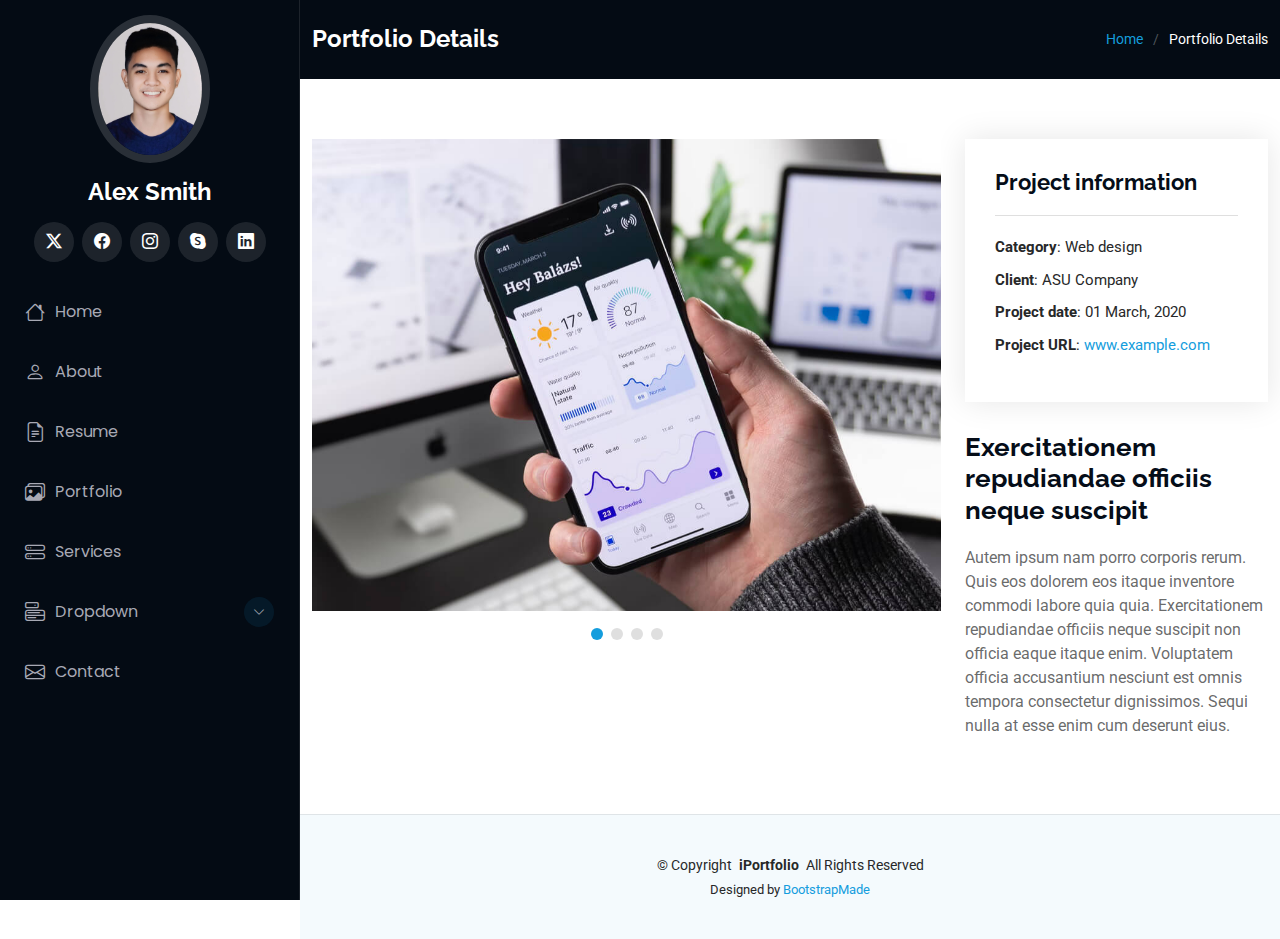
==== portfolio-details.html @ 3f6cc51e "first commit" ====
<!DOCTYPE html>
<html lang="en">

<head>
  <meta charset="utf-8">
  <meta content="width=device-width, initial-scale=1.0" name="viewport">
  <title>Portfolio Details - iPortfolio Bootstrap Template</title>
  <meta content="" name="description">
  <meta content="" name="keywords">

  <!-- Favicons -->
  <link href="assets/img/favicon.png" rel="icon">
  <link href="assets/img/apple-touch-icon.png" rel="apple-touch-icon">

  <!-- Fonts -->
  <link href="https://fonts.googleapis.com" rel="preconnect">
  <link href="https://fonts.gstatic.com" rel="preconnect" crossorigin>
  <link href="https://fonts.googleapis.com/css2?family=Roboto:ital,wght@0,100;0,300;0,400;0,500;0,700;0,900;1,100;1,300;1,400;1,500;1,700;1,900&family=Poppins:ital,wght@0,100;0,200;0,300;0,400;0,500;0,600;0,700;0,800;0,900;1,100;1,200;1,300;1,400;1,500;1,600;1,700;1,800;1,900&family=Raleway:ital,wght@0,100;0,200;0,300;0,400;0,500;0,600;0,700;0,800;0,900;1,100;1,200;1,300;1,400;1,500;1,600;1,700;1,800;1,900&display=swap" rel="stylesheet">

  <!-- Vendor CSS Files -->
  <link href="assets/vendor/bootstrap/css/bootstrap.min.css" rel="stylesheet">
  <link href="assets/vendor/bootstrap-icons/bootstrap-icons.css" rel="stylesheet">
  <link href="assets/vendor/aos/aos.css" rel="stylesheet">
  <link href="assets/vendor/glightbox/css/glightbox.min.css" rel="stylesheet">
  <link href="assets/vendor/swiper/swiper-bundle.min.css" rel="stylesheet">

  <!-- Main CSS File -->
  <link href="assets/css/main.css" rel="stylesheet">

  <!-- =======================================================
  * Template Name: iPortfolio
  * Template URL: https://bootstrapmade.com/iportfolio-bootstrap-portfolio-websites-template/
  * Updated: Jun 29 2024 with Bootstrap v5.3.3
  * Author: BootstrapMade.com
  * License: https://bootstrapmade.com/license/
  ======================================================== -->
</head>

<body class="portfolio-details-page">

  <header id="header" class="header dark-background d-flex flex-column">
    <i class="header-toggle d-xl-none bi bi-list"></i>

    <div class="profile-img">
      <img src="assets/img/my-profile-img.jpg" alt="" class="img-fluid rounded-circle">
    </div>

    <a href="index.html" class="logo d-flex align-items-center justify-content-center">
      <!-- Uncomment the line below if you also wish to use an image logo -->
      <!-- <img src="assets/img/logo.png" alt=""> -->
      <h1 class="sitename">Alex Smith</h1>
    </a>

    <div class="social-links text-center">
      <a href="#" class="twitter"><i class="bi bi-twitter-x"></i></a>
      <a href="#" class="facebook"><i class="bi bi-facebook"></i></a>
      <a href="#" class="instagram"><i class="bi bi-instagram"></i></a>
      <a href="#" class="google-plus"><i class="bi bi-skype"></i></a>
      <a href="#" class="linkedin"><i class="bi bi-linkedin"></i></a>
    </div>

    <nav id="navmenu" class="navmenu">
      <ul>
        <li><a href="#hero"><i class="bi bi-house navicon"></i>Home</a></li>
        <li><a href="#about"><i class="bi bi-person navicon"></i> About</a></li>
        <li><a href="#resume"><i class="bi bi-file-earmark-text navicon"></i> Resume</a></li>
        <li><a href="#portfolio"><i class="bi bi-images navicon"></i> Portfolio</a></li>
        <li><a href="#services"><i class="bi bi-hdd-stack navicon"></i> Services</a></li>
        <li class="dropdown"><a href="#"><i class="bi bi-menu-button navicon"></i> <span>Dropdown</span> <i class="bi bi-chevron-down toggle-dropdown"></i></a>
          <ul>
            <li><a href="#">Dropdown 1</a></li>
            <li class="dropdown"><a href="#"><span>Deep Dropdown</span> <i class="bi bi-chevron-down toggle-dropdown"></i></a>
              <ul>
                <li><a href="#">Deep Dropdown 1</a></li>
                <li><a href="#">Deep Dropdown 2</a></li>
                <li><a href="#">Deep Dropdown 3</a></li>
                <li><a href="#">Deep Dropdown 4</a></li>
                <li><a href="#">Deep Dropdown 5</a></li>
              </ul>
            </li>
            <li><a href="#">Dropdown 2</a></li>
            <li><a href="#">Dropdown 3</a></li>
            <li><a href="#">Dropdown 4</a></li>
          </ul>
        </li>
        <li><a href="#contact"><i class="bi bi-envelope navicon"></i> Contact</a></li>
      </ul>
    </nav>

  </header>

  <main class="main">

    <!-- Page Title -->
    <div class="page-title dark-background">
      <div class="container d-lg-flex justify-content-between align-items-center">
        <h1 class="mb-2 mb-lg-0">Portfolio Details</h1>
        <nav class="breadcrumbs">
          <ol>
            <li><a href="index.html">Home</a></li>
            <li class="current">Portfolio Details</li>
          </ol>
        </nav>
      </div>
    </div><!-- End Page Title -->

    <!-- Portfolio Details Section -->
    <section id="portfolio-details" class="portfolio-details section">

      <div class="container" data-aos="fade-up" data-aos-delay="100">

        <div class="row gy-4">

          <div class="col-lg-8">
            <div class="portfolio-details-slider swiper init-swiper">

              <script type="application/json" class="swiper-config">
                {
                  "loop": true,
                  "speed": 600,
                  "autoplay": {
                    "delay": 5000
                  },
                  "slidesPerView": "auto",
                  "pagination": {
                    "el": ".swiper-pagination",
                    "type": "bullets",
                    "clickable": true
                  }
                }
              </script>

              <div class="swiper-wrapper align-items-center">

                <div class="swiper-slide">
                  <img src="assets/img/portfolio/app-1.jpg" alt="">
                </div>

                <div class="swiper-slide">
                  <img src="assets/img/portfolio/product-1.jpg" alt="">
                </div>

                <div class="swiper-slide">
                  <img src="assets/img/portfolio/branding-1.jpg" alt="">
                </div>

                <div class="swiper-slide">
                  <img src="assets/img/portfolio/books-1.jpg" alt="">
                </div>

              </div>
              <div class="swiper-pagination"></div>
            </div>
          </div>

          <div class="col-lg-4">
            <div class="portfolio-info" data-aos="fade-up" data-aos-delay="200">
              <h3>Project information</h3>
              <ul>
                <li><strong>Category</strong>: Web design</li>
                <li><strong>Client</strong>: ASU Company</li>
                <li><strong>Project date</strong>: 01 March, 2020</li>
                <li><strong>Project URL</strong>: <a href="#">www.example.com</a></li>
              </ul>
            </div>
            <div class="portfolio-description" data-aos="fade-up" data-aos-delay="300">
              <h2>Exercitationem repudiandae officiis neque suscipit</h2>
              <p>
                Autem ipsum nam porro corporis rerum. Quis eos dolorem eos itaque inventore commodi labore quia quia. Exercitationem repudiandae officiis neque suscipit non officia eaque itaque enim. Voluptatem officia accusantium nesciunt est omnis tempora consectetur dignissimos. Sequi nulla at esse enim cum deserunt eius.
              </p>
            </div>
          </div>

        </div>

      </div>

    </section><!-- /Portfolio Details Section -->

  </main>

  <footer id="footer" class="footer position-relative light-background">

    <div class="container">
      <div class="copyright text-center ">
        <p>© <span>Copyright</span> <strong class="px-1 sitename">iPortfolio</strong> <span>All Rights Reserved</span></p>
      </div>
      <div class="credits">
        <!-- All the links in the footer should remain intact. -->
        <!-- You can delete the links only if you've purchased the pro version. -->
        <!-- Licensing information: https://bootstrapmade.com/license/ -->
        <!-- Purchase the pro version with working PHP/AJAX contact form: [buy-url] -->
        Designed by <a href="https://bootstrapmade.com/">BootstrapMade</a>
      </div>
    </div>

  </footer>

  <!-- Scroll Top -->
  <a href="#" id="scroll-top" class="scroll-top d-flex align-items-center justify-content-center"><i class="bi bi-arrow-up-short"></i></a>

  <!-- Preloader -->
  <div id="preloader"></div>

  <!-- Vendor JS Files -->
  <script src="assets/vendor/bootstrap/js/bootstrap.bundle.min.js"></script>
  <script src="assets/vendor/php-email-form/validate.js"></script>
  <script src="assets/vendor/aos/aos.js"></script>
  <script src="assets/vendor/typed.js/typed.umd.js"></script>
  <script src="assets/vendor/purecounter/purecounter_vanilla.js"></script>
  <script src="assets/vendor/waypoints/noframework.waypoints.js"></script>
  <script src="assets/vendor/glightbox/js/glightbox.min.js"></script>
  <script src="assets/vendor/imagesloaded/imagesloaded.pkgd.min.js"></script>
  <script src="assets/vendor/isotope-layout/isotope.pkgd.min.js"></script>
  <script src="assets/vendor/swiper/swiper-bundle.min.js"></script>

  <!-- Main JS File -->
  <script src="assets/js/main.js"></script>

</body>

</html>
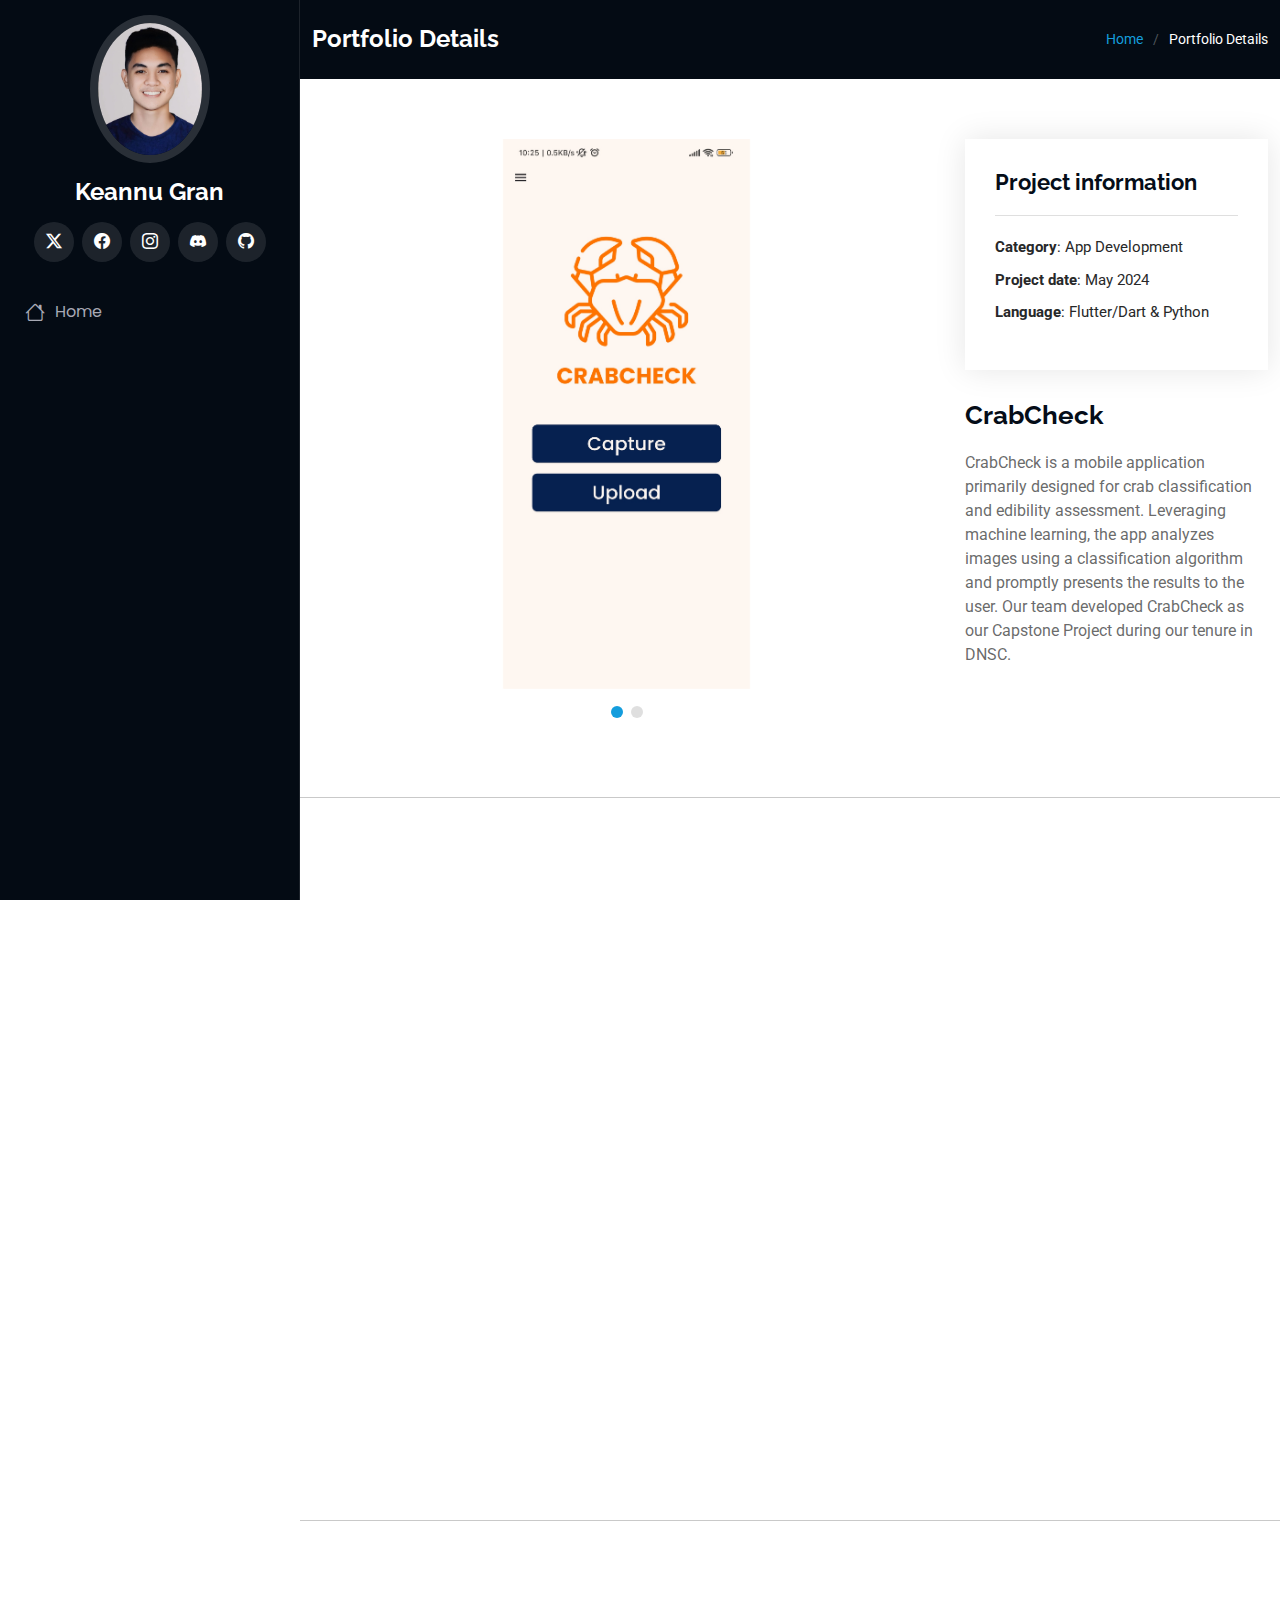
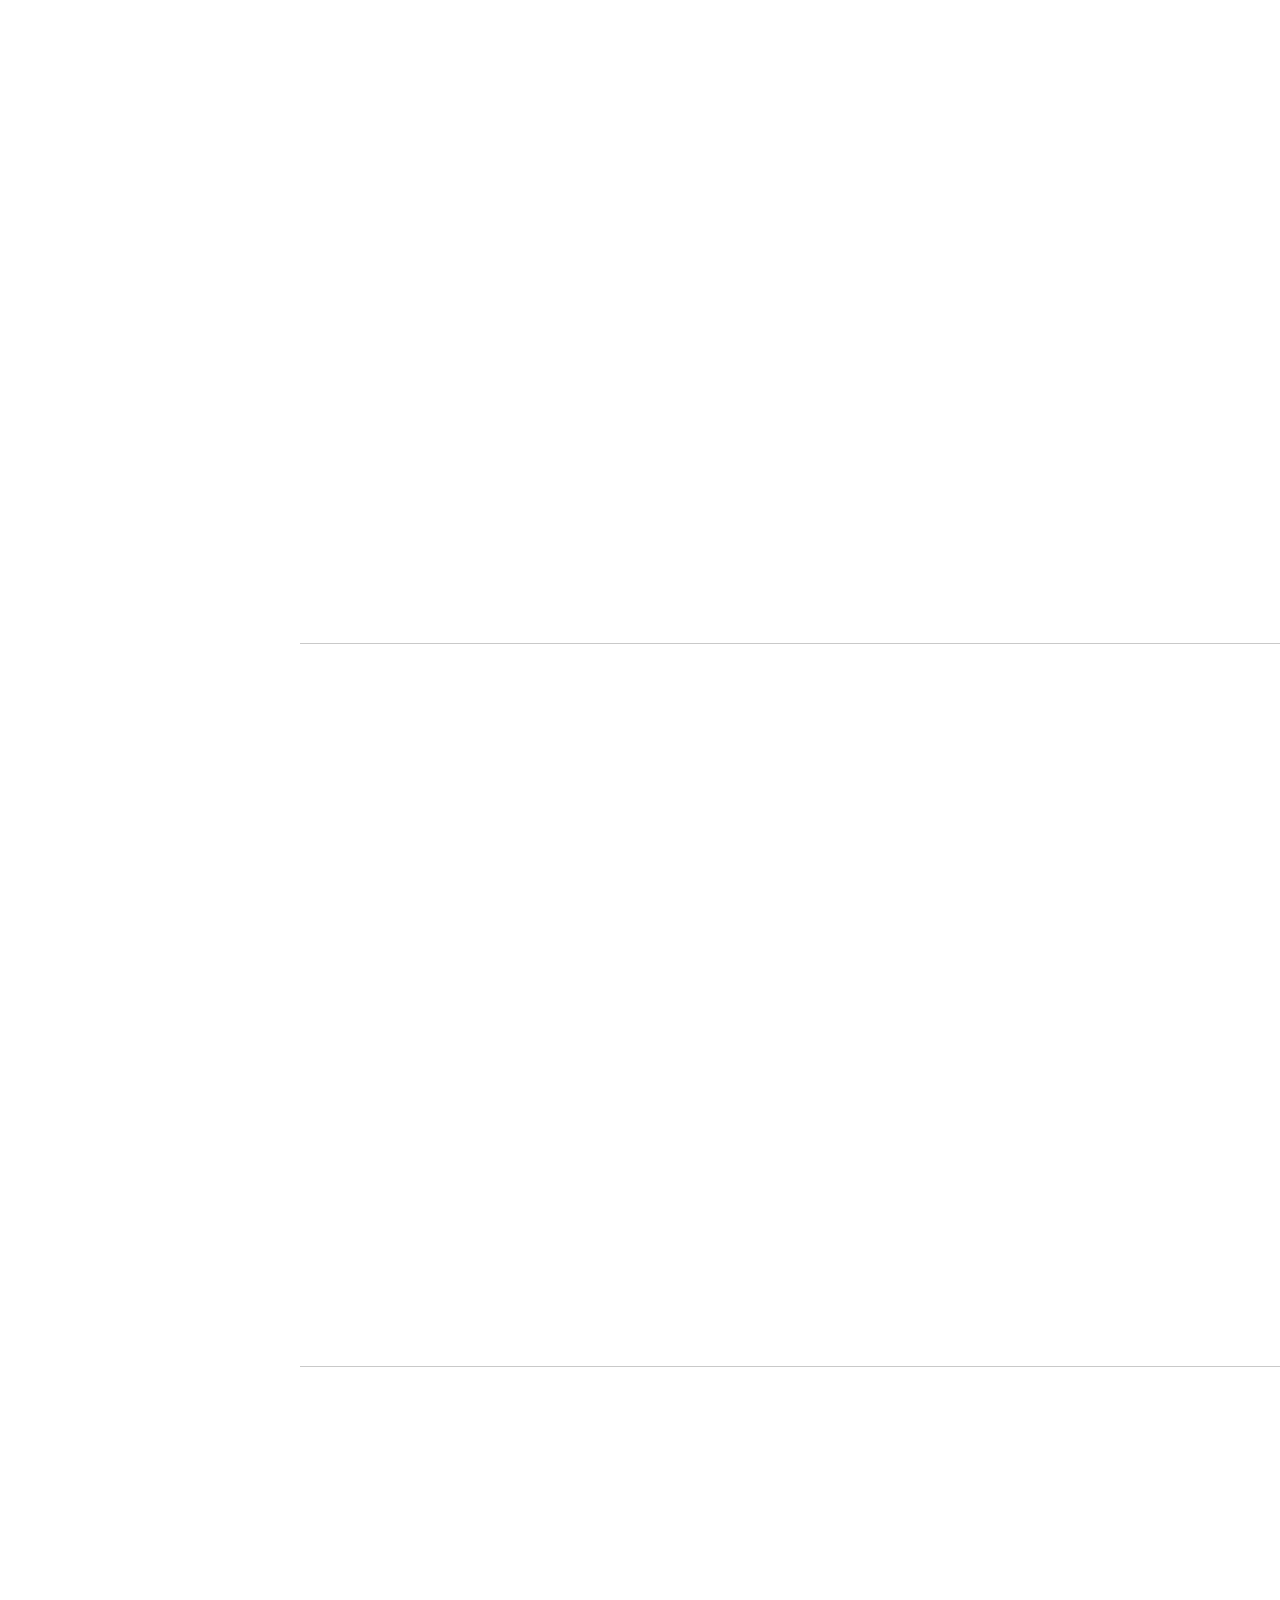
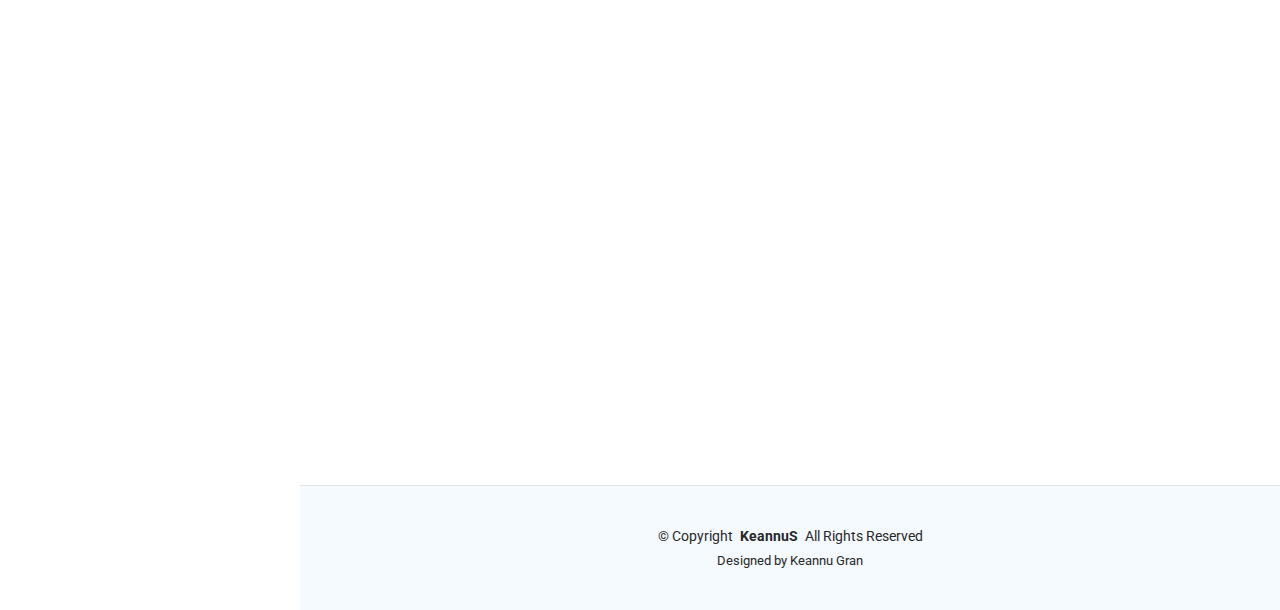
==== commit 7574c051: "UPDATE" ====
--- a/portfolio-details.html
+++ b/portfolio-details.html
@@ -4,7 +4,7 @@
 <head>
   <meta charset="utf-8">
   <meta content="width=device-width, initial-scale=1.0" name="viewport">
-  <title>Portfolio Details - iPortfolio Bootstrap Template</title>
+  <title>Keannu Gran | Details</title>
   <meta content="" name="description">
   <meta content="" name="keywords">
 
@@ -26,14 +26,6 @@
 
   <!-- Main CSS File -->
   <link href="assets/css/main.css" rel="stylesheet">
-
-  <!-- =======================================================
-  * Template Name: iPortfolio
-  * Template URL: https://bootstrapmade.com/iportfolio-bootstrap-portfolio-websites-template/
-  * Updated: Jun 29 2024 with Bootstrap v5.3.3
-  * Author: BootstrapMade.com
-  * License: https://bootstrapmade.com/license/
-  ======================================================== -->
 </head>
 
 <body class="portfolio-details-page">
@@ -46,44 +38,20 @@
     </div>
 
     <a href="index.html" class="logo d-flex align-items-center justify-content-center">
-      <!-- Uncomment the line below if you also wish to use an image logo -->
-      <!-- <img src="assets/img/logo.png" alt=""> -->
-      <h1 class="sitename">Alex Smith</h1>
+      <h1 class="sitename">Keannu Gran</h1>
     </a>
 
     <div class="social-links text-center">
       <a href="#" class="twitter"><i class="bi bi-twitter-x"></i></a>
       <a href="#" class="facebook"><i class="bi bi-facebook"></i></a>
       <a href="#" class="instagram"><i class="bi bi-instagram"></i></a>
-      <a href="#" class="google-plus"><i class="bi bi-skype"></i></a>
-      <a href="#" class="linkedin"><i class="bi bi-linkedin"></i></a>
+      <a href="#" class="discord"><i class="bi bi-discord"></i></a>
+      <a href="#" class="github"><i class="bi bi-github"></i></a>
     </div>
 
     <nav id="navmenu" class="navmenu">
       <ul>
-        <li><a href="#hero"><i class="bi bi-house navicon"></i>Home</a></li>
-        <li><a href="#about"><i class="bi bi-person navicon"></i> About</a></li>
-        <li><a href="#resume"><i class="bi bi-file-earmark-text navicon"></i> Resume</a></li>
-        <li><a href="#portfolio"><i class="bi bi-images navicon"></i> Portfolio</a></li>
-        <li><a href="#services"><i class="bi bi-hdd-stack navicon"></i> Services</a></li>
-        <li class="dropdown"><a href="#"><i class="bi bi-menu-button navicon"></i> <span>Dropdown</span> <i class="bi bi-chevron-down toggle-dropdown"></i></a>
-          <ul>
-            <li><a href="#">Dropdown 1</a></li>
-            <li class="dropdown"><a href="#"><span>Deep Dropdown</span> <i class="bi bi-chevron-down toggle-dropdown"></i></a>
-              <ul>
-                <li><a href="#">Deep Dropdown 1</a></li>
-                <li><a href="#">Deep Dropdown 2</a></li>
-                <li><a href="#">Deep Dropdown 3</a></li>
-                <li><a href="#">Deep Dropdown 4</a></li>
-                <li><a href="#">Deep Dropdown 5</a></li>
-              </ul>
-            </li>
-            <li><a href="#">Dropdown 2</a></li>
-            <li><a href="#">Dropdown 3</a></li>
-            <li><a href="#">Dropdown 4</a></li>
-          </ul>
-        </li>
-        <li><a href="#contact"><i class="bi bi-envelope navicon"></i> Contact</a></li>
+        <li><a href="index.html"><i class="bi bi-house navicon"></i>Home</a></li>
       </ul>
     </nav>
 
@@ -106,8 +74,8 @@
 
     <!-- Portfolio Details Section -->
     <section id="portfolio-details" class="portfolio-details section">
-
-      <div class="container" data-aos="fade-up" data-aos-delay="100">
+      <!-- CrabCheck Details -->
+      <div class="container pb-5" data-aos="fade-up" data-aos-delay="100">
 
         <div class="row gy-4">
 
@@ -133,19 +101,11 @@
               <div class="swiper-wrapper align-items-center">
 
                 <div class="swiper-slide">
-                  <img src="assets/img/portfolio/app-1.jpg" alt="">
-                </div>
-
-                <div class="swiper-slide">
-                  <img src="assets/img/portfolio/product-1.jpg" alt="">
-                </div>
-
-                <div class="swiper-slide">
-                  <img src="assets/img/portfolio/branding-1.jpg" alt="">
-                </div>
-
-                <div class="swiper-slide">
-                  <img src="assets/img/portfolio/books-1.jpg" alt="">
+                  <img src="assets/img/portfolio/crabcheck-1.jpg" alt="">
+                </div>
+
+                <div class="swiper-slide">
+                  <img src="assets/img/portfolio/crabcheck-2.jpg" alt="">
                 </div>
 
               </div>
@@ -157,16 +117,15 @@
             <div class="portfolio-info" data-aos="fade-up" data-aos-delay="200">
               <h3>Project information</h3>
               <ul>
-                <li><strong>Category</strong>: Web design</li>
-                <li><strong>Client</strong>: ASU Company</li>
-                <li><strong>Project date</strong>: 01 March, 2020</li>
-                <li><strong>Project URL</strong>: <a href="#">www.example.com</a></li>
+                <li><strong>Category</strong>: App Development</li>
+                <li><strong>Project date</strong>: May 2024</li>
+                <li><strong>Language</strong>: Flutter/Dart &amp Python</li>
               </ul>
             </div>
             <div class="portfolio-description" data-aos="fade-up" data-aos-delay="300">
-              <h2>Exercitationem repudiandae officiis neque suscipit</h2>
+              <h2>CrabCheck</h2>
               <p>
-                Autem ipsum nam porro corporis rerum. Quis eos dolorem eos itaque inventore commodi labore quia quia. Exercitationem repudiandae officiis neque suscipit non officia eaque itaque enim. Voluptatem officia accusantium nesciunt est omnis tempora consectetur dignissimos. Sequi nulla at esse enim cum deserunt eius.
+                CrabCheck is a mobile application primarily designed for crab classification and edibility assessment. Leveraging machine learning, the app analyzes images using a classification algorithm and promptly presents the results to the user. Our team developed CrabCheck as our Capstone Project during our tenure in DNSC.
               </p>
             </div>
           </div>
@@ -174,6 +133,263 @@
         </div>
 
       </div>
+      <!-- End of CrabCheck Details -->
+      <hr>
+      <!-- TIFMOROLI One Life App -->
+      <div class="container py-5" data-aos="fade-up" data-aos-delay="100">
+
+        <div class="row gy-4">
+
+          <div class="col-lg-8">
+            <div class="portfolio-details-slider swiper init-swiper">
+
+              <script type="application/json" class="swiper-config">
+                {
+                  "loop": true,
+                  "speed": 600,
+                  "autoplay": {
+                    "delay": 5000
+                  },
+                  "slidesPerView": "auto",
+                  "pagination": {
+                    "el": ".swiper-pagination",
+                    "type": "bullets",
+                    "clickable": true
+                  }
+                }
+              </script>
+
+              <div class="swiper-wrapper align-items-center">
+
+                <div class="swiper-slide">
+                  <img src="assets/img/portfolio/onelife-1.jpg" alt="">
+                </div>
+
+                <div class="swiper-slide">
+                  <img src="assets/img/portfolio/onelife-2.jpg" alt="">
+                </div>
+
+                <div class="swiper-slide">
+                  <img src="assets/img/portfolio/onelife-3.jpg" alt="">
+                </div>
+
+              </div>
+              <div class="swiper-pagination"></div>
+            </div>
+          </div>
+
+          <div class="col-lg-4">
+            <div class="portfolio-info" data-aos="fade-up" data-aos-delay="200">
+              <h3>Project information</h3>
+              <ul>
+                <li><strong>Category</strong>: App Development</li>
+                <li><strong>Project date</strong>: December 2023</li>
+                <li><strong>Language</strong>: Flutter/Dart</li>
+              </ul>
+            </div>
+            <div class="portfolio-description" data-aos="fade-up" data-aos-delay="300">
+              <h2>TIFMOROLI One Life App</h2>
+              <p>
+                The TIFMOROLI One Life App is designed for church members, providing easy access to TIFMOROLI’s Discipleship, Leadership, and Mentoring Lessons. With this app, lessons become accessible on smartphones, enabling more efficient and convenient teaching.
+              </p>
+            </div>
+          </div>
+
+        </div>
+
+      </div>
+      <!-- /TIFMOROLI One Life App -->
+      <hr>
+      <!-- Bormaheco App -->
+      <div class="container py-5" data-aos="fade-up" data-aos-delay="100">
+
+        <div class="row gy-4">
+
+          <div class="col-lg-8">
+            <div class="portfolio-details-slider swiper init-swiper">
+
+              <script type="application/json" class="swiper-config">
+                {
+                  "loop": true,
+                  "speed": 600,
+                  "autoplay": {
+                    "delay": 5000
+                  },
+                  "slidesPerView": "auto",
+                  "pagination": {
+                    "el": ".swiper-pagination",
+                    "type": "bullets",
+                    "clickable": true
+                  }
+                }
+              </script>
+
+              <div class="swiper-wrapper align-items-center">
+
+                <div class="swiper-slide">
+                  <img src="assets/img/portfolio/bormaheco-1.jpg" alt="">
+                </div>
+
+                <div class="swiper-slide">
+                  <img src="assets/img/portfolio/bormaheco-2.jpg" alt="">
+                </div>
+
+                <div class="swiper-slide">
+                  <img src="assets/img/portfolio/bormaheco-3.jpg" alt="">
+                </div>
+
+              </div>
+              <div class="swiper-pagination"></div>
+            </div>
+          </div>
+
+          <div class="col-lg-4">
+            <div class="portfolio-info" data-aos="fade-up" data-aos-delay="200">
+              <h3>Project information</h3>
+              <ul>
+                <li><strong>Category</strong>: App Development</li>
+                <li><strong>Project date</strong>: December 2023</li>
+                <li><strong>Language</strong>: Flutter/Dart &amp Firebase</li>
+              </ul>
+            </div>
+            <div class="portfolio-description" data-aos="fade-up" data-aos-delay="300">
+              <h2>Bormaheco App</h2>
+              <p>
+                The Bormaheco App is a mobile application created for our Final Project during the First Semester. It features both GOOGLE and FACEBOOK Authentication, alongside the traditional Username/Password login.
+              </p>
+            </div>
+          </div>
+
+        </div>
+
+      </div>
+      <!-- /Bormaheco App -->
+      <hr>
+      <!-- CrabCheckWeb -->
+      <div class="container py-5" data-aos="fade-up" data-aos-delay="100">
+
+        <div class="row gy-4">
+
+          <div class="col-lg-8">
+            <div class="portfolio-details-slider swiper init-swiper">
+
+              <script type="application/json" class="swiper-config">
+                {
+                  "loop": true,
+                  "speed": 600,
+                  "autoplay": {
+                    "delay": 5000
+                  },
+                  "slidesPerView": "auto",
+                  "pagination": {
+                    "el": ".swiper-pagination",
+                    "type": "bullets",
+                    "clickable": true
+                  }
+                }
+              </script>
+
+              <div class="swiper-wrapper align-items-center">
+
+                <div class="swiper-slide">
+                  <img src="assets/img/portfolio/crabcheckweb-2.jpg" alt="">
+                </div>
+
+                <div class="swiper-slide">
+                  <img src="assets/img/portfolio/crabcheckweb-1.jpg" alt="">
+                </div>
+
+              </div>
+              <div class="swiper-pagination"></div>
+            </div>
+          </div>
+
+          <div class="col-lg-4">
+            <div class="portfolio-info" data-aos="fade-up" data-aos-delay="200">
+              <h3>Project information</h3>
+              <ul>
+                <li><strong>Category</strong>: Web Development</li>
+                <li><strong>Project date</strong>: May 2024</li>
+                <li><strong>Language</strong>: Flutter/Dart &amp Firestore</li>
+              </ul>
+            </div>
+            <div class="portfolio-description" data-aos="fade-up" data-aos-delay="300">
+              <h2>Bormaheco App</h2>
+              <p>
+                CrabCheckWeb serves as a web dashboard exclusively for the CAGRO Fisheries section. This dashboard seamlessly retrieves data from the main CrabCheck app. All user-generated information and data flow directly into CrabCheckWeb, ensuring accurate and up-to-date data for our Government Fisheries Section.
+              </p>
+            </div>
+          </div>
+
+        </div>
+
+      </div>
+      <!-- /CrabCheckWeb -->
+      <hr>
+      <!-- MoneyWise -->
+      <div class="container pt-5" data-aos="fade-up" data-aos-delay="100">
+
+        <div class="row gy-4">
+
+          <div class="col-lg-8">
+            <div class="portfolio-details-slider swiper init-swiper">
+
+              <script type="application/json" class="swiper-config">
+                {
+                  "loop": true,
+                  "speed": 600,
+                  "autoplay": {
+                    "delay": 5000
+                  },
+                  "slidesPerView": "auto",
+                  "pagination": {
+                    "el": ".swiper-pagination",
+                    "type": "bullets",
+                    "clickable": true
+                  }
+                }
+              </script>
+
+              <div class="swiper-wrapper align-items-center">
+
+                <div class="swiper-slide">
+                  <img src="assets/img/portfolio/moneywise-1.jpg" alt="">
+                </div>
+
+                <div class="swiper-slide">
+                  <img src="assets/img/portfolio/moneywise-2.jpg" alt="">
+                </div>
+
+                <div class="swiper-slide">
+                  <img src="assets/img/portfolio/moneywise-3.jpg" alt="">
+                </div>
+
+              </div>
+              <div class="swiper-pagination"></div>
+            </div>
+          </div>
+
+          <div class="col-lg-4">
+            <div class="portfolio-info" data-aos="fade-up" data-aos-delay="200">
+              <h3>Project information</h3>
+              <ul>
+                <li><strong>Category</strong>: Web Development</li>
+                <li><strong>Project date</strong>: May 2024</li>
+                <li><strong>Language</strong>: HTML, CSS &amp PHP</li>
+              </ul>
+            </div>
+            <div class="portfolio-description" data-aos="fade-up" data-aos-delay="300">
+              <h2>MoneyWise</h2>
+              <p>
+                MoneyWise is our Final Project for 2nd Year, First Semester. This is a money transfering system that includes CRUD functionality and utilizes mySQL as its main database.
+              </p>
+            </div>
+          </div>
+
+        </div>
+
+      </div>
+      <!-- /MoneyWise -->
 
     </section><!-- /Portfolio Details Section -->
 
@@ -183,14 +399,10 @@
 
     <div class="container">
       <div class="copyright text-center ">
-        <p>© <span>Copyright</span> <strong class="px-1 sitename">iPortfolio</strong> <span>All Rights Reserved</span></p>
+        <p>© <span>Copyright</span> <strong class="px-1 sitename">KeannuS</strong> <span>All Rights Reserved</span></p>
       </div>
       <div class="credits">
-        <!-- All the links in the footer should remain intact. -->
-        <!-- You can delete the links only if you've purchased the pro version. -->
-        <!-- Licensing information: https://bootstrapmade.com/license/ -->
-        <!-- Purchase the pro version with working PHP/AJAX contact form: [buy-url] -->
-        Designed by <a href="https://bootstrapmade.com/">BootstrapMade</a>
+        Designed by Keannu Gran
       </div>
     </div>
 
--- a/assets/css/main.css
+++ b/assets/css/main.css
@@ -73,58 +73,6 @@
 h6 {
   color: var(--heading-color);
   font-family: var(--heading-font);
-}
-
-/* PHP Email Form Messages
-------------------------------*/
-.php-email-form .error-message {
-  display: none;
-  background: #df1529;
-  color: #ffffff;
-  text-align: left;
-  padding: 15px;
-  margin-bottom: 24px;
-  font-weight: 600;
-}
-
-.php-email-form .sent-message {
-  display: none;
-  color: #ffffff;
-  background: #059652;
-  text-align: center;
-  padding: 15px;
-  margin-bottom: 24px;
-  font-weight: 600;
-}
-
-.php-email-form .loading {
-  display: none;
-  background: var(--surface-color);
-  text-align: center;
-  padding: 15px;
-  margin-bottom: 24px;
-}
-
-.php-email-form .loading:before {
-  content: "";
-  display: inline-block;
-  border-radius: 50%;
-  width: 24px;
-  height: 24px;
-  margin: 0 10px -6px 0;
-  border: 3px solid var(--accent-color);
-  border-top-color: var(--surface-color);
-  animation: php-email-form-loading 1s linear infinite;
-}
-
-@keyframes php-email-form-loading {
-  0% {
-    transform: rotate(0deg);
-  }
-
-  100% {
-    transform: rotate(360deg);
-  }
 }
 
 /*--------------------------------------------------------------
@@ -637,39 +585,6 @@
 }
 
 /*--------------------------------------------------------------
-# Stats Section
---------------------------------------------------------------*/
-.stats .stats-item {
-  padding: 30px;
-  width: 100%;
-}
-
-.stats .stats-item i {
-  color: var(--accent-color);
-  display: block;
-  font-size: 44px;
-  float: left;
-  line-height: 0;
-}
-
-.stats .stats-item .purecounter {
-  color: var(--heading-color);
-  font-size: 48px;
-  line-height: 40px;
-  display: block;
-  font-weight: 700;
-  margin-left: 60px;
-}
-
-.stats .stats-item p {
-  color: color-mix(in srgb, var(--default-color), transparent 40%);
-  padding: 15px 0 0 0;
-  margin: 0 0 0 60px;
-  font-family: var(--heading-font);
-  font-size: 14px;
-}
-
-/*--------------------------------------------------------------
 # Skills Section
 --------------------------------------------------------------*/
 .skills .progress {
@@ -704,65 +619,6 @@
   height: 10px;
   transition: 0.9s;
   background-color: var(--accent-color);
-}
-
-/*--------------------------------------------------------------
-# Resume Section
---------------------------------------------------------------*/
-.resume .resume-title {
-  color: var(--heading-color);
-  font-size: 26px;
-  font-weight: 700;
-  margin-top: 20px;
-  margin-bottom: 20px;
-}
-
-.resume .resume-item {
-  padding: 0 0 20px 20px;
-  margin-top: -2px;
-  border-left: 2px solid var(--accent-color);
-  position: relative;
-}
-
-.resume .resume-item h4 {
-  line-height: 18px;
-  font-size: 18px;
-  font-weight: 600;
-  text-transform: uppercase;
-  color: color-mix(in srgb, var(--default-color), transparent 20%);
-  margin-bottom: 10px;
-}
-
-.resume .resume-item h5 {
-  font-size: 16px;
-  padding: 5px 15px;
-  display: inline-block;
-  font-weight: 600;
-  margin-bottom: 10px;
-}
-
-.resume .resume-item ul {
-  padding-left: 20px;
-}
-
-.resume .resume-item ul li {
-  padding-bottom: 10px;
-}
-
-.resume .resume-item:last-child {
-  padding-bottom: 0;
-}
-
-.resume .resume-item::before {
-  content: "";
-  position: absolute;
-  width: 16px;
-  height: 16px;
-  border-radius: 50px;
-  left: -9px;
-  top: 0;
-  background: var(--background-color);
-  border: 2px solid var(--accent-color);
 }
 
 /*--------------------------------------------------------------
@@ -876,156 +732,6 @@
 
 .portfolio .portfolio-content:hover img {
   transform: scale(1.1);
-}
-
-/*--------------------------------------------------------------
-# Services Section
---------------------------------------------------------------*/
-.services .service-item {
-  position: relative;
-}
-
-.services .service-item .icon {
-  background: var(--accent-color);
-  display: flex;
-  align-items: center;
-  justify-content: center;
-  width: 54px;
-  height: 54px;
-  border-radius: 50%;
-  transition: 0.5s;
-  border: 1px solid var(--accent-color);
-  margin-right: 20px;
-}
-
-.services .service-item .icon i {
-  color: var(--contrast-color);
-  font-size: 24px;
-  line-height: 0;
-}
-
-.services .service-item:hover .icon {
-  background: var(--surface-color);
-}
-
-.services .service-item:hover .icon i {
-  color: var(--accent-color);
-}
-
-.services .service-item .title {
-  font-weight: 700;
-  margin-bottom: 15px;
-  font-size: 18px;
-}
-
-.services .service-item .title a {
-  color: var(--heading-color);
-}
-
-.services .service-item .title a:hover {
-  color: var(--accent-color);
-}
-
-.services .service-item .description {
-  line-height: 24px;
-  font-size: 14px;
-}
-
-/*--------------------------------------------------------------
-# Testimonials Section
---------------------------------------------------------------*/
-.testimonials .testimonials-carousel,
-.testimonials .testimonials-slider {
-  overflow: hidden;
-}
-
-.testimonials .testimonial-item {
-  box-sizing: content-box;
-  text-align: center;
-  min-height: 320px;
-}
-
-.testimonials .testimonial-item .testimonial-img {
-  width: 90px;
-  border-radius: 50%;
-  margin: 0 auto;
-}
-
-.testimonials .testimonial-item h3 {
-  font-size: 18px;
-  font-weight: bold;
-  margin: 10px 0 5px 0;
-}
-
-.testimonials .testimonial-item h4 {
-  font-size: 14px;
-  color: color-mix(in srgb, var(--default-color), transparent 20%);
-  margin: 0;
-}
-
-.testimonials .testimonial-item .quote-icon-left,
-.testimonials .testimonial-item .quote-icon-right {
-  color: color-mix(in srgb, var(--accent-color), transparent 40%);
-  font-size: 26px;
-  line-height: 0;
-}
-
-.testimonials .testimonial-item .quote-icon-left {
-  display: inline-block;
-  left: -5px;
-  position: relative;
-}
-
-.testimonials .testimonial-item .quote-icon-right {
-  display: inline-block;
-  right: -5px;
-  position: relative;
-  top: 10px;
-  transform: scale(-1, -1);
-}
-
-.testimonials .testimonial-item p {
-  font-style: italic;
-  margin: 0 15px 15px 15px;
-  padding: 20px;
-  background-color: var(--surface-color);
-  position: relative;
-  margin-bottom: 35px;
-  border-radius: 6px;
-  box-shadow: 0px 2px 15px rgba(0, 0, 0, 0.1);
-}
-
-.testimonials .testimonial-item p::after {
-  content: "";
-  width: 0;
-  height: 0;
-  border-top: 20px solid var(--surface-color);
-  border-right: 20px solid transparent;
-  border-left: 20px solid transparent;
-  position: absolute;
-  bottom: -20px;
-  left: calc(50% - 20px);
-}
-
-.testimonials .swiper-wrapper {
-  height: auto;
-}
-
-.testimonials .swiper-pagination {
-  margin-top: 40px;
-  position: relative;
-}
-
-.testimonials .swiper-pagination .swiper-pagination-bullet {
-  width: 12px;
-  height: 12px;
-  background-color: var(--background-color);
-  opacity: 1;
-  border: 1px solid var(--accent-color);
-}
-
-.testimonials .swiper-pagination .swiper-pagination-bullet-active {
-  background-color: var(--accent-color);
 }
 
 /*--------------------------------------------------------------
@@ -1134,6 +840,8 @@
 --------------------------------------------------------------*/
 .portfolio-details .portfolio-details-slider img {
   width: 100%;
+  height: 550px;
+  object-fit: contain;
 }
 
 .portfolio-details .portfolio-details-slider .swiper-pagination {
@@ -1188,76 +896,4 @@
 .portfolio-details .portfolio-description p {
   padding: 0;
   color: color-mix(in srgb, var(--default-color), transparent 30%);
-}
-
-/*--------------------------------------------------------------
-# Service Details Section
---------------------------------------------------------------*/
-.service-details .services-list {
-  padding: 10px 30px;
-  border: 1px solid color-mix(in srgb, var(--default-color), transparent 90%);
-  margin-bottom: 20px;
-}
-
-.service-details .services-list a {
-  display: block;
-  line-height: 1;
-  padding: 8px 0 8px 15px;
-  border-left: 3px solid color-mix(in srgb, var(--default-color), transparent 70%);
-  margin: 20px 0;
-  color: color-mix(in srgb, var(--default-color), transparent 20%);
-  transition: 0.3s;
-}
-
-.service-details .services-list a.active {
-  color: var(--heading-color);
-  font-weight: 700;
-  border-color: var(--accent-color);
-}
-
-.service-details .services-list a:hover {
-  border-color: var(--accent-color);
-}
-
-.service-details .services-img {
-  margin-bottom: 20px;
-}
-
-.service-details h3 {
-  font-size: 26px;
-  font-weight: 700;
-}
-
-.service-details h4 {
-  font-size: 20px;
-  font-weight: 700;
-}
-
-.service-details p {
-  font-size: 15px;
-}
-
-.service-details ul {
-  list-style: none;
-  padding: 0;
-  font-size: 15px;
-}
-
-.service-details ul li {
-  padding: 5px 0;
-  display: flex;
-  align-items: center;
-}
-
-.service-details ul i {
-  font-size: 20px;
-  margin-right: 8px;
-  color: var(--accent-color);
-}
-
-/*--------------------------------------------------------------
-# Starter Section Section
---------------------------------------------------------------*/
-.starter-section {
-  /* Add your styles here */
 }